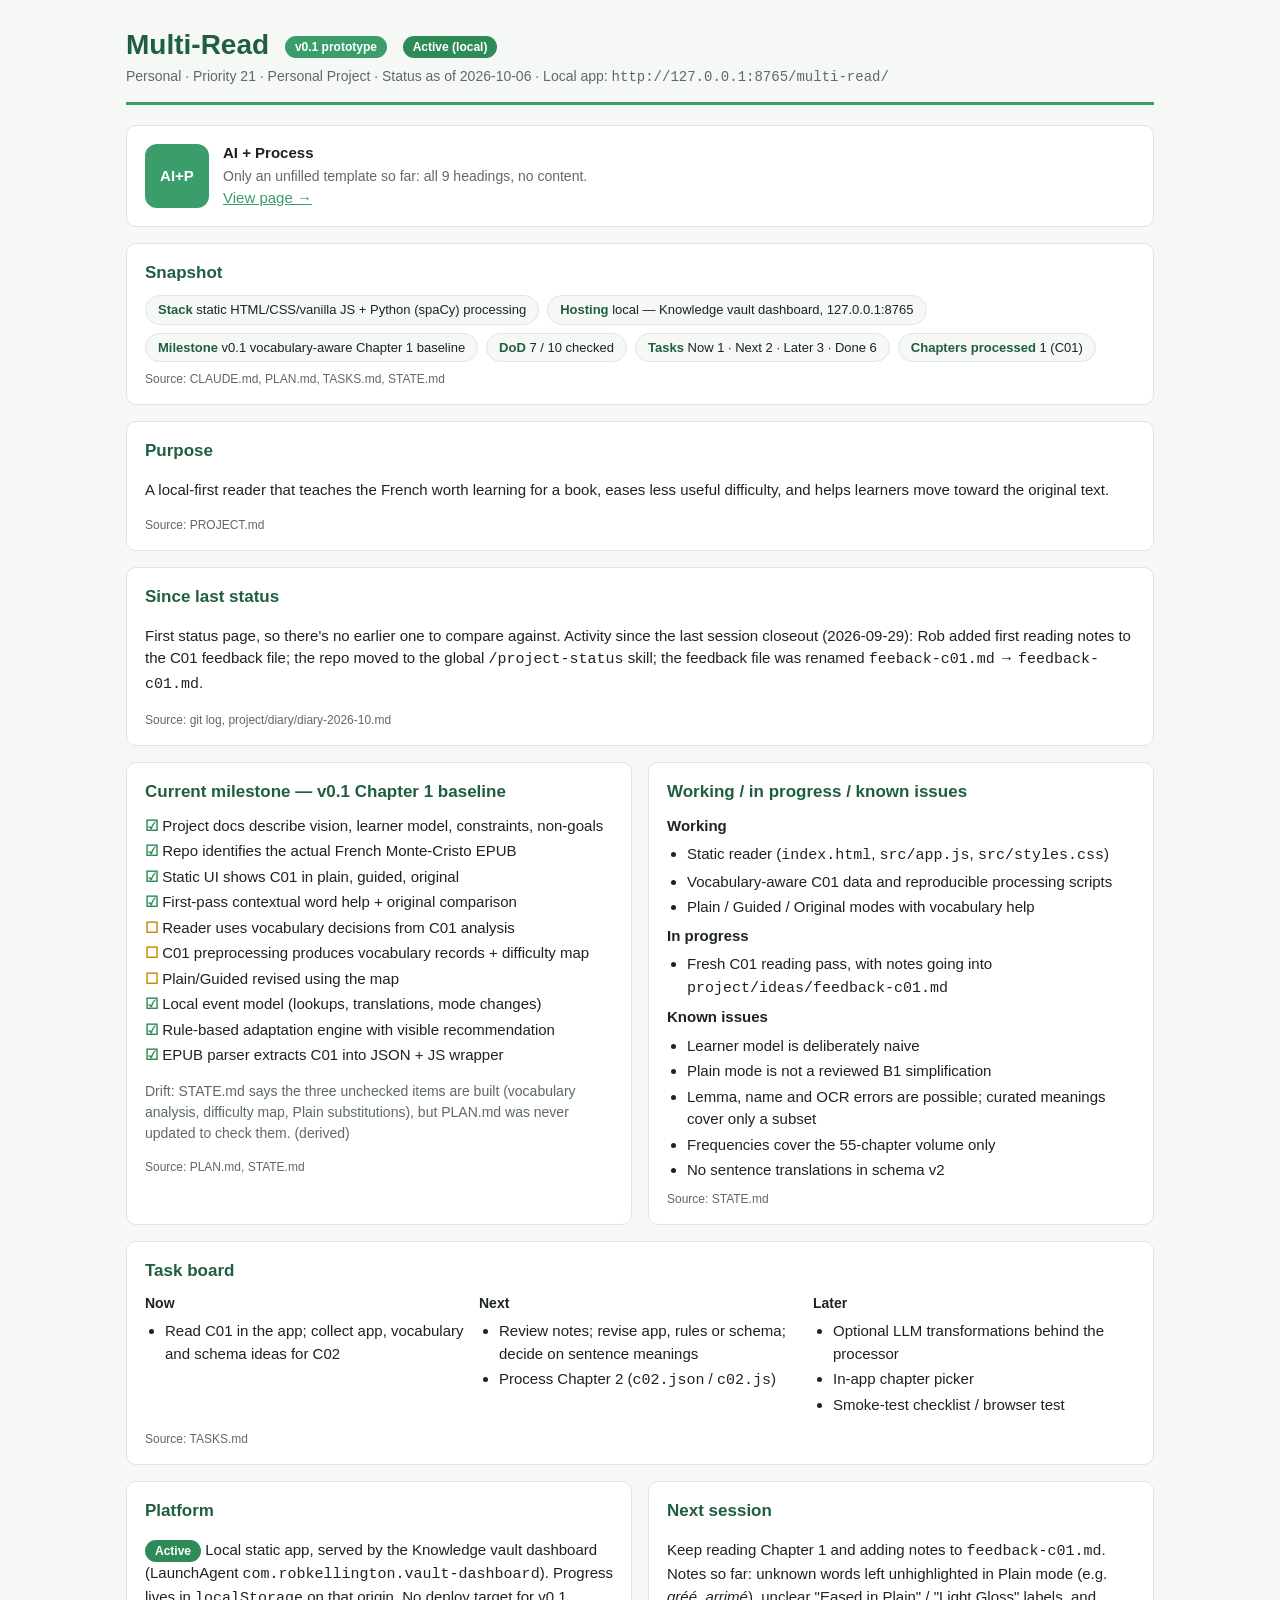
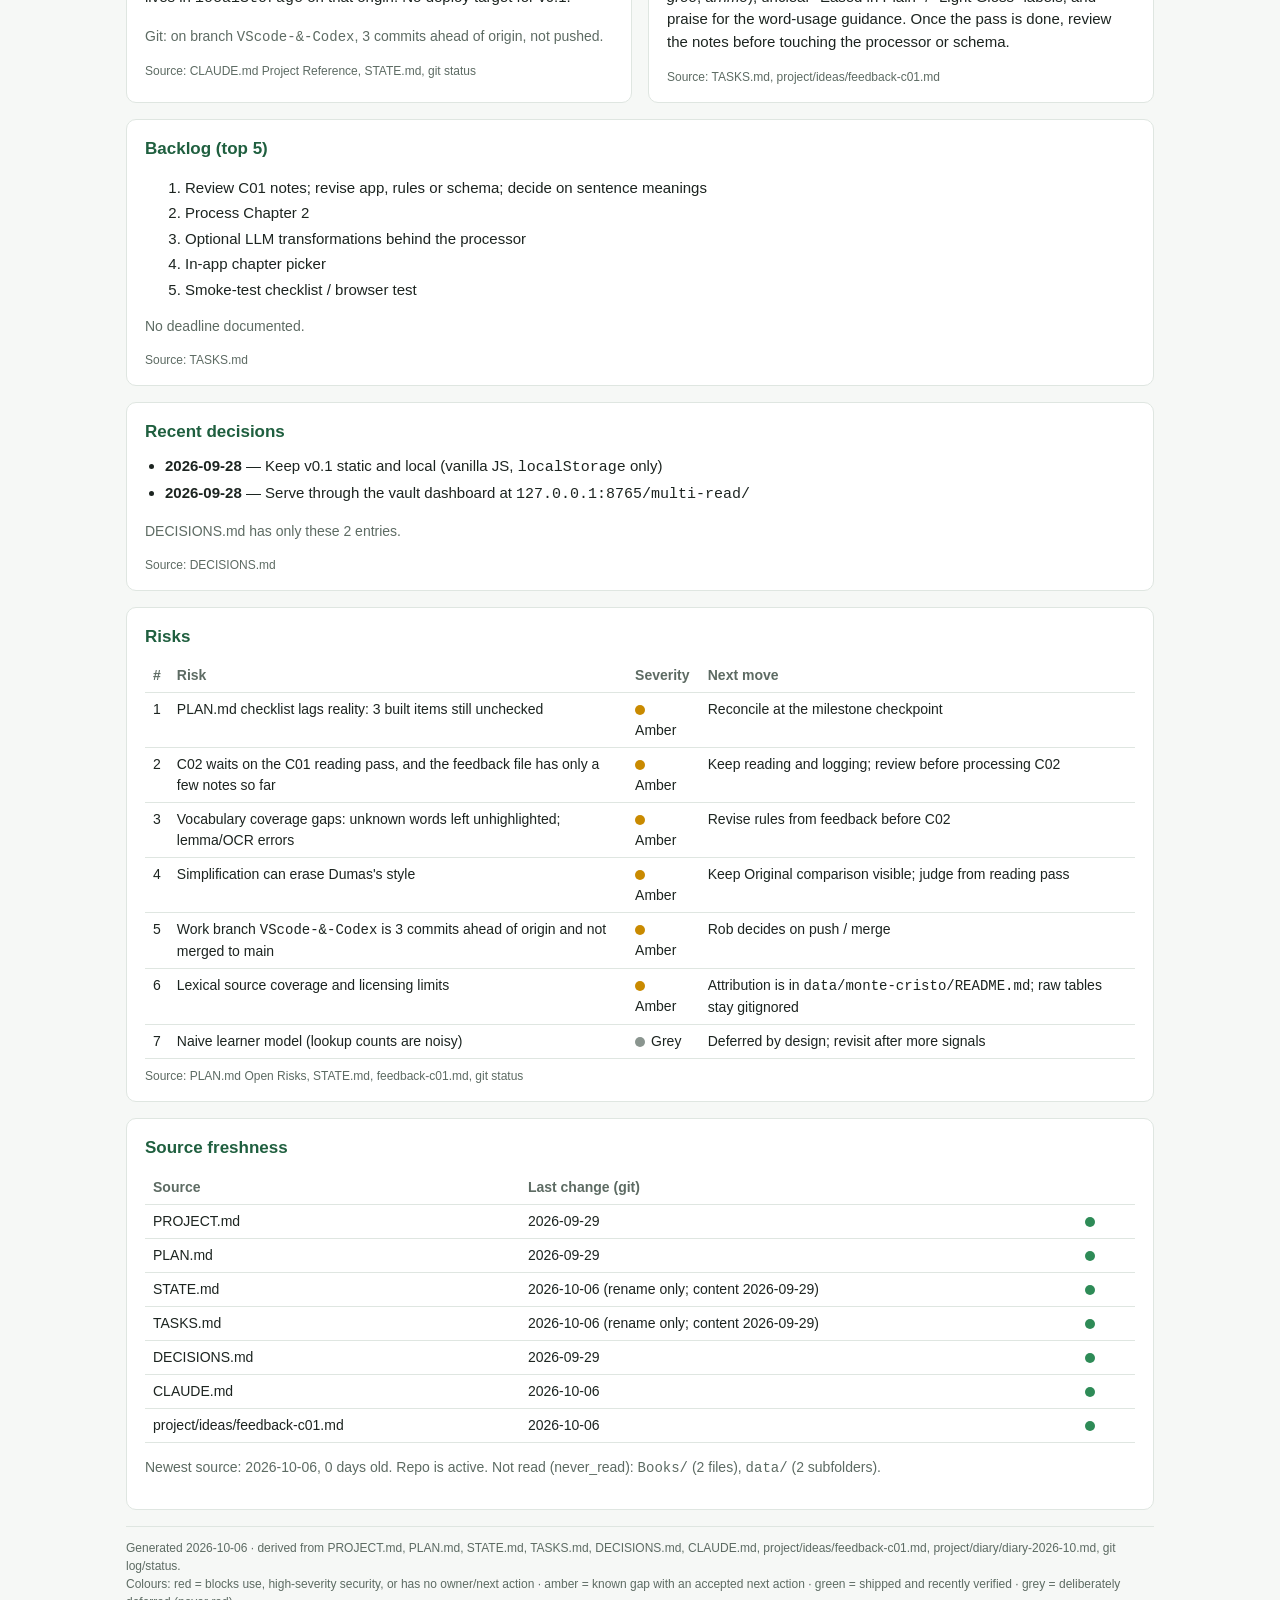
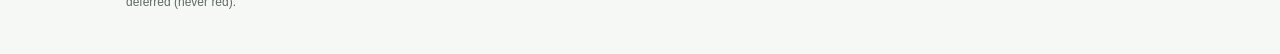
==== project/status/status-2026-10-06.html @ c354e102 "chore(status): add first status page and STATUS-SUMMARY Co-Authored-By: Claude Opus 5.5 <noreply@ant" ====
<!doctype html>
<html lang="en">
<head>
<meta charset="utf-8">
<meta name="viewport" content="width=device-width, initial-scale=1">
<title>Multi-Read Status</title>
<style>
:root{--primary:#1f5f3f;--accent:#3a9d6a;--bg:#f6f8f6;--card:#fff;--ink:#1c2420;--muted:#5d6b63;--line:#dfe6e1;
--green:#2e8b57;--amber:#c98a00;--red:#c0392b;--grey:#8a958f}
@media (prefers-color-scheme:dark){:root{--bg:#121714;--card:#1b221e;--ink:#e6ece8;--muted:#9aa8a0;--line:#2c3631;--primary:#7fd1a4;--accent:#5fbf8a}}
*{box-sizing:border-box}
body{margin:0;background:var(--bg);color:var(--ink);font:15px/1.5 -apple-system,BlinkMacSystemFont,"Segoe UI",Roboto,Helvetica,Arial,sans-serif}
main{max-width:1060px;margin:0 auto;padding:24px 16px 48px}
header{border-bottom:3px solid var(--accent);padding-bottom:14px;margin-bottom:20px}
h1{margin:0;font-size:28px;color:var(--primary)}
h2{font-size:17px;margin:0 0 10px;color:var(--primary)}
.sub{color:var(--muted);font-size:14px}
.badge{display:inline-block;padding:2px 10px;border-radius:999px;font-size:12px;font-weight:600;color:#fff;background:var(--accent);vertical-align:middle;margin-left:8px}
.badge.amber{background:var(--amber)}.badge.grey{background:var(--grey)}.badge.green{background:var(--green)}.badge.red{background:var(--red)}
.grid{display:grid;grid-template-columns:1fr 1fr;gap:16px}
@media (max-width:760px){.grid{grid-template-columns:1fr}}
section{background:var(--card);border:1px solid var(--line);border-radius:10px;padding:16px 18px;margin-bottom:16px}
.pills{display:flex;flex-wrap:wrap;gap:8px}
.pill{border:1px solid var(--line);border-radius:999px;padding:4px 12px;font-size:13px;background:var(--bg)}
.pill b{color:var(--primary)}
ul{margin:6px 0;padding-left:20px}
li{margin:3px 0}
ul.check{list-style:none;padding-left:0}
ul.check li::before{content:"☐ ";color:var(--amber);font-weight:700}
ul.check li.done::before{content:"☑ ";color:var(--green)}
table{width:100%;border-collapse:collapse;font-size:14px}
th,td{text-align:left;padding:6px 8px;border-bottom:1px solid var(--line);vertical-align:top}
th{color:var(--muted);font-weight:600}
.dot{display:inline-block;width:10px;height:10px;border-radius:50%;margin-right:6px;vertical-align:middle}
.g{background:var(--green)}.a{background:var(--amber)}.r{background:var(--red)}.gr{background:var(--grey)}
.src{color:var(--muted);font-size:12px;margin-top:8px}
.cols3{display:grid;grid-template-columns:repeat(3,1fr);gap:12px}
@media (max-width:760px){.cols3{grid-template-columns:1fr}}
.cols3 h3{font-size:14px;margin:0 0 4px}
.card-ai{display:flex;gap:14px;align-items:center}
.card-ai .logo{width:64px;height:64px;border-radius:12px;background:var(--accent);color:#fff;display:flex;align-items:center;justify-content:center;font-weight:700}
a{color:var(--accent)}
footer{color:var(--muted);font-size:12px;border-top:1px solid var(--line);padding-top:12px}
</style>
</head>
<body>
<main>

<header>
  <h1>Multi-Read <span class="badge">v0.1 prototype</span> <span class="badge green">Active (local)</span></h1>
  <div class="sub">Personal · Priority 21 · Personal Project · Status as of 2026-10-06 · Local app: <code>http://127.0.0.1:8765/multi-read/</code></div>
</header>

<section class="card-ai">
  <div class="logo">AI+P</div>
  <div><b>AI + Process</b><br><span class="sub">Only an unfilled template so far: all 9 headings, no content.</span><br><a href="../../AI+PROCESS.md">View page →</a></div>
</section>

<section>
  <h2>Snapshot</h2>
  <div class="pills">
    <span class="pill"><b>Stack</b> static HTML/CSS/vanilla JS + Python (spaCy) processing</span>
    <span class="pill"><b>Hosting</b> local — Knowledge vault dashboard, 127.0.0.1:8765</span>
    <span class="pill"><b>Milestone</b> v0.1 vocabulary-aware Chapter 1 baseline</span>
    <span class="pill"><b>DoD</b> 7 / 10 checked</span>
    <span class="pill"><b>Tasks</b> Now 1 · Next 2 · Later 3 · Done 6</span>
    <span class="pill"><b>Chapters processed</b> 1 (C01)</span>
  </div>
  <div class="src">Source: CLAUDE.md, PLAN.md, TASKS.md, STATE.md</div>
</section>

<section>
  <h2>Purpose</h2>
  <p>A local-first reader that teaches the French worth learning for a book, eases less useful difficulty, and helps learners move toward the original text.</p>
  <div class="src">Source: PROJECT.md</div>
</section>

<section>
  <h2>Since last status</h2>
  <p>First status page, so there's no earlier one to compare against. Activity since the last session closeout (2026-09-29): Rob added first reading notes to the C01 feedback file; the repo moved to the global <code>/project-status</code> skill; the feedback file was renamed <code>feeback-c01.md</code> → <code>feedback-c01.md</code>.</p>
  <div class="src">Source: git log, project/diary/diary-2026-10.md</div>
</section>

<div class="grid">
<section>
  <h2>Current milestone — v0.1 Chapter 1 baseline</h2>
  <ul class="check">
    <li class="done">Project docs describe vision, learner model, constraints, non-goals</li>
    <li class="done">Repo identifies the actual French Monte-Cristo EPUB</li>
    <li class="done">Static UI shows C01 in plain, guided, original</li>
    <li class="done">First-pass contextual word help + original comparison</li>
    <li>Reader uses vocabulary decisions from C01 analysis</li>
    <li>C01 preprocessing produces vocabulary records + difficulty map</li>
    <li>Plain/Guided revised using the map</li>
    <li class="done">Local event model (lookups, translations, mode changes)</li>
    <li class="done">Rule-based adaptation engine with visible recommendation</li>
    <li class="done">EPUB parser extracts C01 into JSON + JS wrapper</li>
  </ul>
  <p class="sub">Drift: STATE.md says the three unchecked items are built (vocabulary analysis, difficulty map, Plain substitutions), but PLAN.md was never updated to check them. (derived)</p>
  <div class="src">Source: PLAN.md, STATE.md</div>
</section>

<section>
  <h2>Working / in progress / known issues</h2>
  <b>Working</b>
  <ul>
    <li>Static reader (<code>index.html</code>, <code>src/app.js</code>, <code>src/styles.css</code>)</li>
    <li>Vocabulary-aware C01 data and reproducible processing scripts</li>
    <li>Plain / Guided / Original modes with vocabulary help</li>
  </ul>
  <b>In progress</b>
  <ul><li>Fresh C01 reading pass, with notes going into <code>project/ideas/feedback-c01.md</code></li></ul>
  <b>Known issues</b>
  <ul>
    <li>Learner model is deliberately naive</li>
    <li>Plain mode is not a reviewed B1 simplification</li>
    <li>Lemma, name and OCR errors are possible; curated meanings cover only a subset</li>
    <li>Frequencies cover the 55-chapter volume only</li>
    <li>No sentence translations in schema v2</li>
  </ul>
  <div class="src">Source: STATE.md</div>
</section>
</div>

<section>
  <h2>Task board</h2>
  <div class="cols3">
    <div><h3>Now</h3><ul><li>Read C01 in the app; collect app, vocabulary and schema ideas for C02</li></ul></div>
    <div><h3>Next</h3><ul><li>Review notes; revise app, rules or schema; decide on sentence meanings</li><li>Process Chapter 2 (<code>c02.json</code> / <code>c02.js</code>)</li></ul></div>
    <div><h3>Later</h3><ul><li>Optional LLM transformations behind the processor</li><li>In-app chapter picker</li><li>Smoke-test checklist / browser test</li></ul></div>
  </div>
  <div class="src">Source: TASKS.md</div>
</section>

<div class="grid">
<section>
  <h2>Platform</h2>
  <p><span class="badge green" style="margin-left:0">Active</span> Local static app, served by the Knowledge vault dashboard (LaunchAgent <code>com.robkellington.vault-dashboard</code>). Progress lives in <code>localStorage</code> on that origin. No deploy target for v0.1.</p>
  <p class="sub">Git: on branch <code>VScode-&amp;-Codex</code>, 3 commits ahead of origin, not pushed.</p>
  <div class="src">Source: CLAUDE.md Project Reference, STATE.md, git status</div>
</section>

<section>
  <h2>Next session</h2>
  <p>Keep reading Chapter 1 and adding notes to <code>feedback-c01.md</code>. Notes so far: unknown words left unhighlighted in Plain mode (e.g. <i>gréé</i>, <i>arrimé</i>), unclear "Eased in Plain" / "Light Gloss" labels, and praise for the word-usage guidance. Once the pass is done, review the notes before touching the processor or schema.</p>
  <div class="src">Source: TASKS.md, project/ideas/feedback-c01.md</div>
</section>
</div>

<section>
  <h2>Backlog (top 5)</h2>
  <ol>
    <li>Review C01 notes; revise app, rules or schema; decide on sentence meanings</li>
    <li>Process Chapter 2</li>
    <li>Optional LLM transformations behind the processor</li>
    <li>In-app chapter picker</li>
    <li>Smoke-test checklist / browser test</li>
  </ol>
  <p class="sub">No deadline documented.</p>
  <div class="src">Source: TASKS.md</div>
</section>

<section>
  <h2>Recent decisions</h2>
  <ul>
    <li><b>2026-09-28</b> — Keep v0.1 static and local (vanilla JS, <code>localStorage</code> only)</li>
    <li><b>2026-09-28</b> — Serve through the vault dashboard at <code>127.0.0.1:8765/multi-read/</code></li>
  </ul>
  <p class="sub">DECISIONS.md has only these 2 entries.</p>
  <div class="src">Source: DECISIONS.md</div>
</section>

<section>
  <h2>Risks</h2>
  <table>
    <tr><th>#</th><th>Risk</th><th>Severity</th><th>Next move</th></tr>
    <tr><td>1</td><td>PLAN.md checklist lags reality: 3 built items still unchecked</td><td><span class="dot a"></span>Amber</td><td>Reconcile at the milestone checkpoint</td></tr>
    <tr><td>2</td><td>C02 waits on the C01 reading pass, and the feedback file has only a few notes so far</td><td><span class="dot a"></span>Amber</td><td>Keep reading and logging; review before processing C02</td></tr>
    <tr><td>3</td><td>Vocabulary coverage gaps: unknown words left unhighlighted; lemma/OCR errors</td><td><span class="dot a"></span>Amber</td><td>Revise rules from feedback before C02</td></tr>
    <tr><td>4</td><td>Simplification can erase Dumas's style</td><td><span class="dot a"></span>Amber</td><td>Keep Original comparison visible; judge from reading pass</td></tr>
    <tr><td>5</td><td>Work branch <code>VScode-&amp;-Codex</code> is 3 commits ahead of origin and not merged to main</td><td><span class="dot a"></span>Amber</td><td>Rob decides on push / merge</td></tr>
    <tr><td>6</td><td>Lexical source coverage and licensing limits</td><td><span class="dot a"></span>Amber</td><td>Attribution is in <code>data/monte-cristo/README.md</code>; raw tables stay gitignored</td></tr>
    <tr><td>7</td><td>Naive learner model (lookup counts are noisy)</td><td><span class="dot gr"></span>Grey</td><td>Deferred by design; revisit after more signals</td></tr>
  </table>
  <div class="src">Source: PLAN.md Open Risks, STATE.md, feedback-c01.md, git status</div>
</section>

<section>
  <h2>Source freshness</h2>
  <table>
    <tr><th>Source</th><th>Last change (git)</th><th></th></tr>
    <tr><td>PROJECT.md</td><td>2026-09-29</td><td><span class="dot g"></span></td></tr>
    <tr><td>PLAN.md</td><td>2026-09-29</td><td><span class="dot g"></span></td></tr>
    <tr><td>STATE.md</td><td>2026-10-06 (rename only; content 2026-09-29)</td><td><span class="dot g"></span></td></tr>
    <tr><td>TASKS.md</td><td>2026-10-06 (rename only; content 2026-09-29)</td><td><span class="dot g"></span></td></tr>
    <tr><td>DECISIONS.md</td><td>2026-09-29</td><td><span class="dot g"></span></td></tr>
    <tr><td>CLAUDE.md</td><td>2026-10-06</td><td><span class="dot g"></span></td></tr>
    <tr><td>project/ideas/feedback-c01.md</td><td>2026-10-06</td><td><span class="dot g"></span></td></tr>
  </table>
  <p class="sub">Newest source: 2026-10-06, 0 days old. Repo is active. Not read (never_read): <code>Books/</code> (2 files), <code>data/</code> (2 subfolders).</p>
</section>

<footer>
  Generated 2026-10-06 · derived from PROJECT.md, PLAN.md, STATE.md, TASKS.md, DECISIONS.md, CLAUDE.md, project/ideas/feedback-c01.md, project/diary/diary-2026-10.md, git log/status.<br>
  Colours: red = blocks use, high-severity security, or has no owner/next action · amber = known gap with an accepted next action · green = shipped and recently verified · grey = deliberately deferred (never red).
</footer>

</main>
</body>
</html>
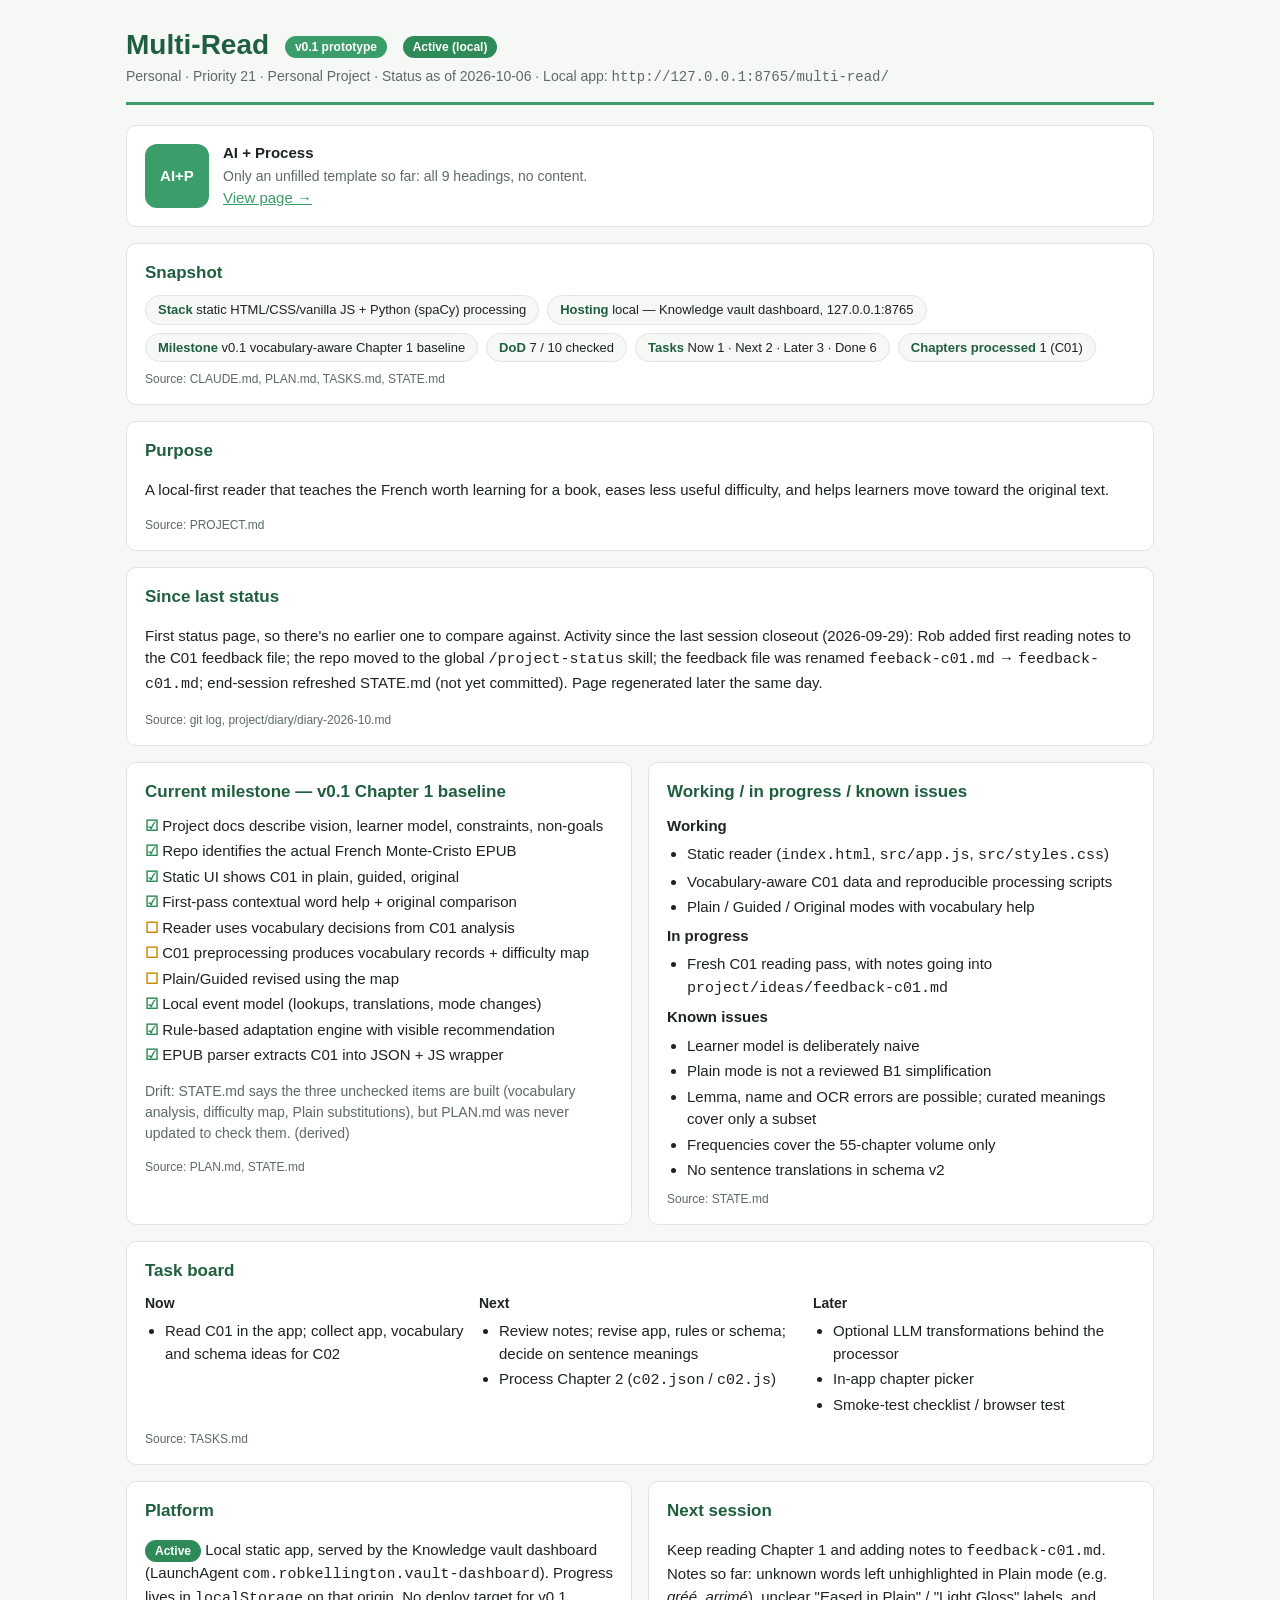
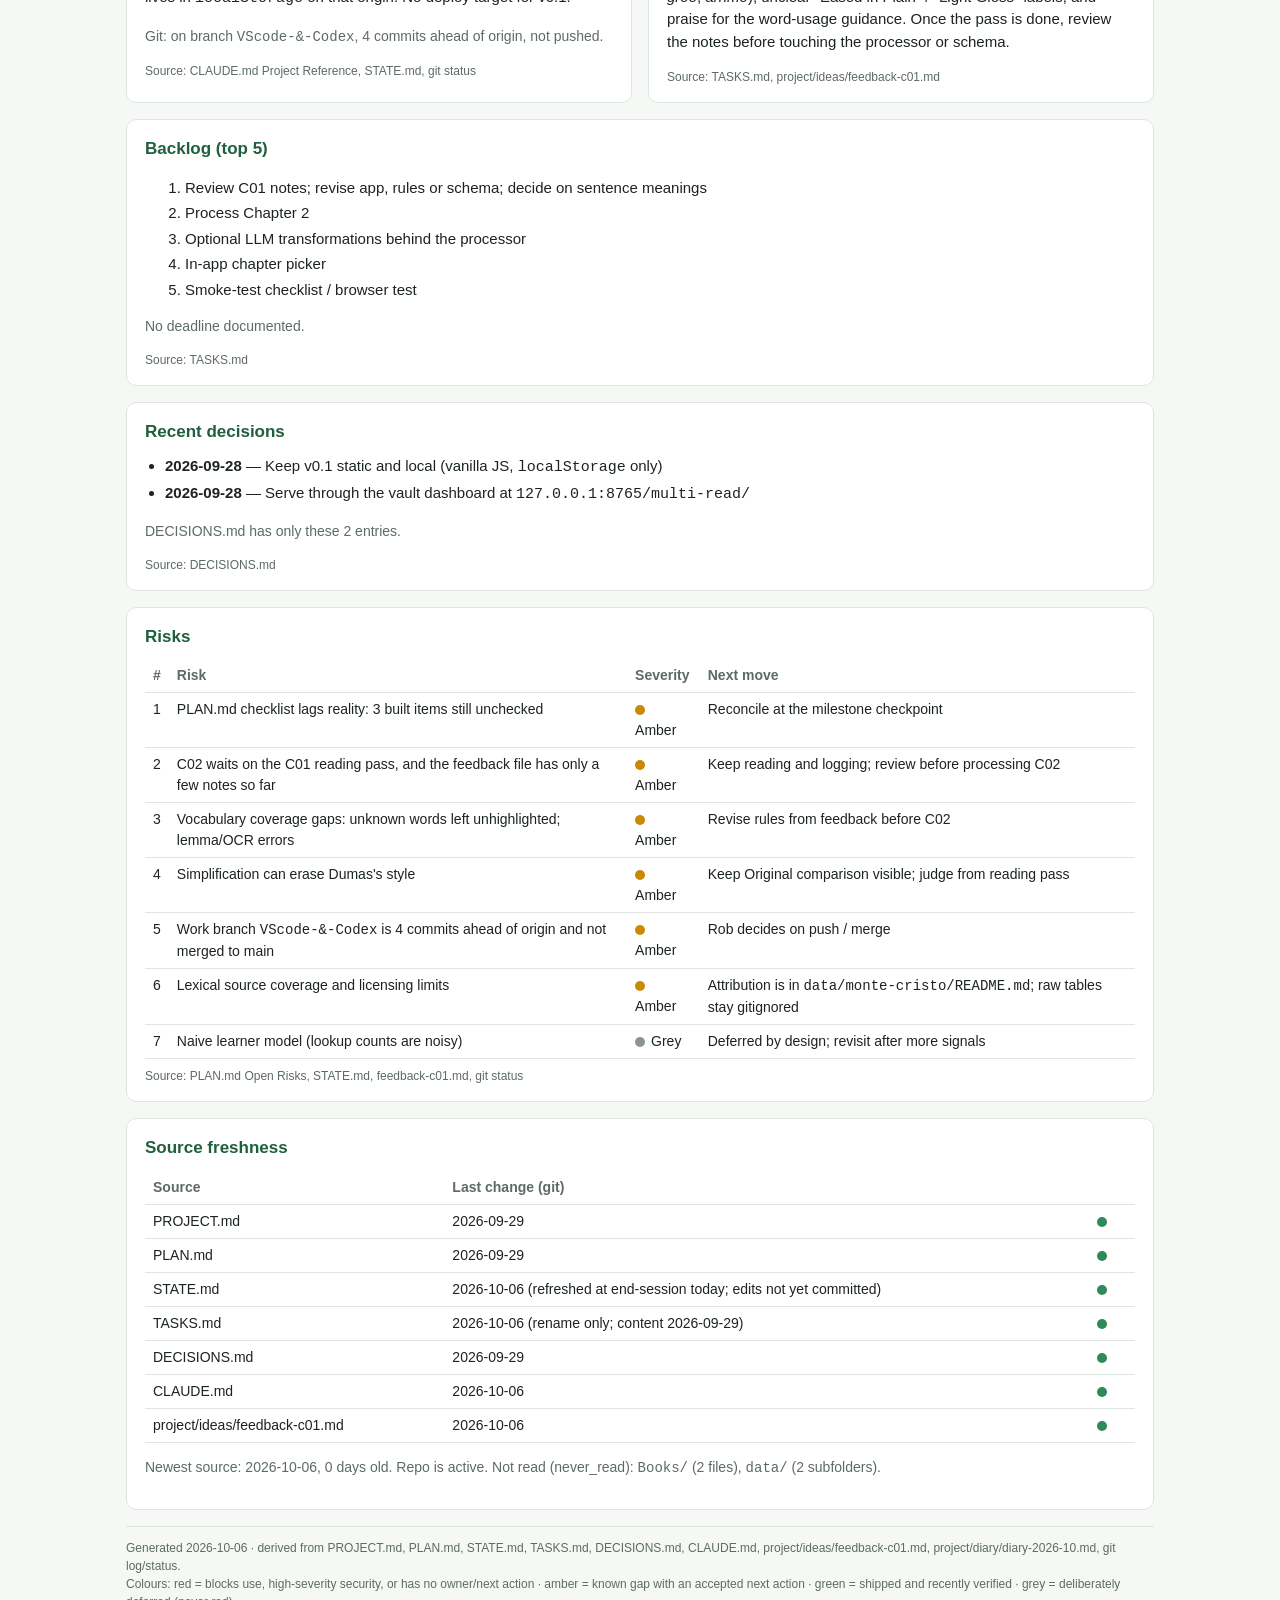
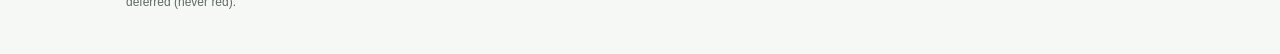
==== commit a887fd95: "chore(status): refresh status page, summary and STATE after end-session Co-Authored-By: Claude Opus " ====
--- a/project/status/status-2026-10-06.html
+++ b/project/status/status-2026-10-06.html
@@ -77,7 +77,7 @@
 
 <section>
   <h2>Since last status</h2>
-  <p>First status page, so there's no earlier one to compare against. Activity since the last session closeout (2026-09-29): Rob added first reading notes to the C01 feedback file; the repo moved to the global <code>/project-status</code> skill; the feedback file was renamed <code>feeback-c01.md</code> → <code>feedback-c01.md</code>.</p>
+  <p>First status page, so there's no earlier one to compare against. Activity since the last session closeout (2026-09-29): Rob added first reading notes to the C01 feedback file; the repo moved to the global <code>/project-status</code> skill; the feedback file was renamed <code>feeback-c01.md</code> → <code>feedback-c01.md</code>; end-session refreshed STATE.md (not yet committed). Page regenerated later the same day.</p>
   <div class="src">Source: git log, project/diary/diary-2026-10.md</div>
 </section>
 
@@ -136,7 +136,7 @@
 <section>
   <h2>Platform</h2>
   <p><span class="badge green" style="margin-left:0">Active</span> Local static app, served by the Knowledge vault dashboard (LaunchAgent <code>com.robkellington.vault-dashboard</code>). Progress lives in <code>localStorage</code> on that origin. No deploy target for v0.1.</p>
-  <p class="sub">Git: on branch <code>VScode-&amp;-Codex</code>, 3 commits ahead of origin, not pushed.</p>
+  <p class="sub">Git: on branch <code>VScode-&amp;-Codex</code>, 4 commits ahead of origin, not pushed.</p>
   <div class="src">Source: CLAUDE.md Project Reference, STATE.md, git status</div>
 </section>
 
@@ -178,7 +178,7 @@
     <tr><td>2</td><td>C02 waits on the C01 reading pass, and the feedback file has only a few notes so far</td><td><span class="dot a"></span>Amber</td><td>Keep reading and logging; review before processing C02</td></tr>
     <tr><td>3</td><td>Vocabulary coverage gaps: unknown words left unhighlighted; lemma/OCR errors</td><td><span class="dot a"></span>Amber</td><td>Revise rules from feedback before C02</td></tr>
     <tr><td>4</td><td>Simplification can erase Dumas's style</td><td><span class="dot a"></span>Amber</td><td>Keep Original comparison visible; judge from reading pass</td></tr>
-    <tr><td>5</td><td>Work branch <code>VScode-&amp;-Codex</code> is 3 commits ahead of origin and not merged to main</td><td><span class="dot a"></span>Amber</td><td>Rob decides on push / merge</td></tr>
+    <tr><td>5</td><td>Work branch <code>VScode-&amp;-Codex</code> is 4 commits ahead of origin and not merged to main</td><td><span class="dot a"></span>Amber</td><td>Rob decides on push / merge</td></tr>
     <tr><td>6</td><td>Lexical source coverage and licensing limits</td><td><span class="dot a"></span>Amber</td><td>Attribution is in <code>data/monte-cristo/README.md</code>; raw tables stay gitignored</td></tr>
     <tr><td>7</td><td>Naive learner model (lookup counts are noisy)</td><td><span class="dot gr"></span>Grey</td><td>Deferred by design; revisit after more signals</td></tr>
   </table>
@@ -191,7 +191,7 @@
     <tr><th>Source</th><th>Last change (git)</th><th></th></tr>
     <tr><td>PROJECT.md</td><td>2026-09-29</td><td><span class="dot g"></span></td></tr>
     <tr><td>PLAN.md</td><td>2026-09-29</td><td><span class="dot g"></span></td></tr>
-    <tr><td>STATE.md</td><td>2026-10-06 (rename only; content 2026-09-29)</td><td><span class="dot g"></span></td></tr>
+    <tr><td>STATE.md</td><td>2026-10-06 (refreshed at end-session today; edits not yet committed)</td><td><span class="dot g"></span></td></tr>
     <tr><td>TASKS.md</td><td>2026-10-06 (rename only; content 2026-09-29)</td><td><span class="dot g"></span></td></tr>
     <tr><td>DECISIONS.md</td><td>2026-09-29</td><td><span class="dot g"></span></td></tr>
     <tr><td>CLAUDE.md</td><td>2026-10-06</td><td><span class="dot g"></span></td></tr>
